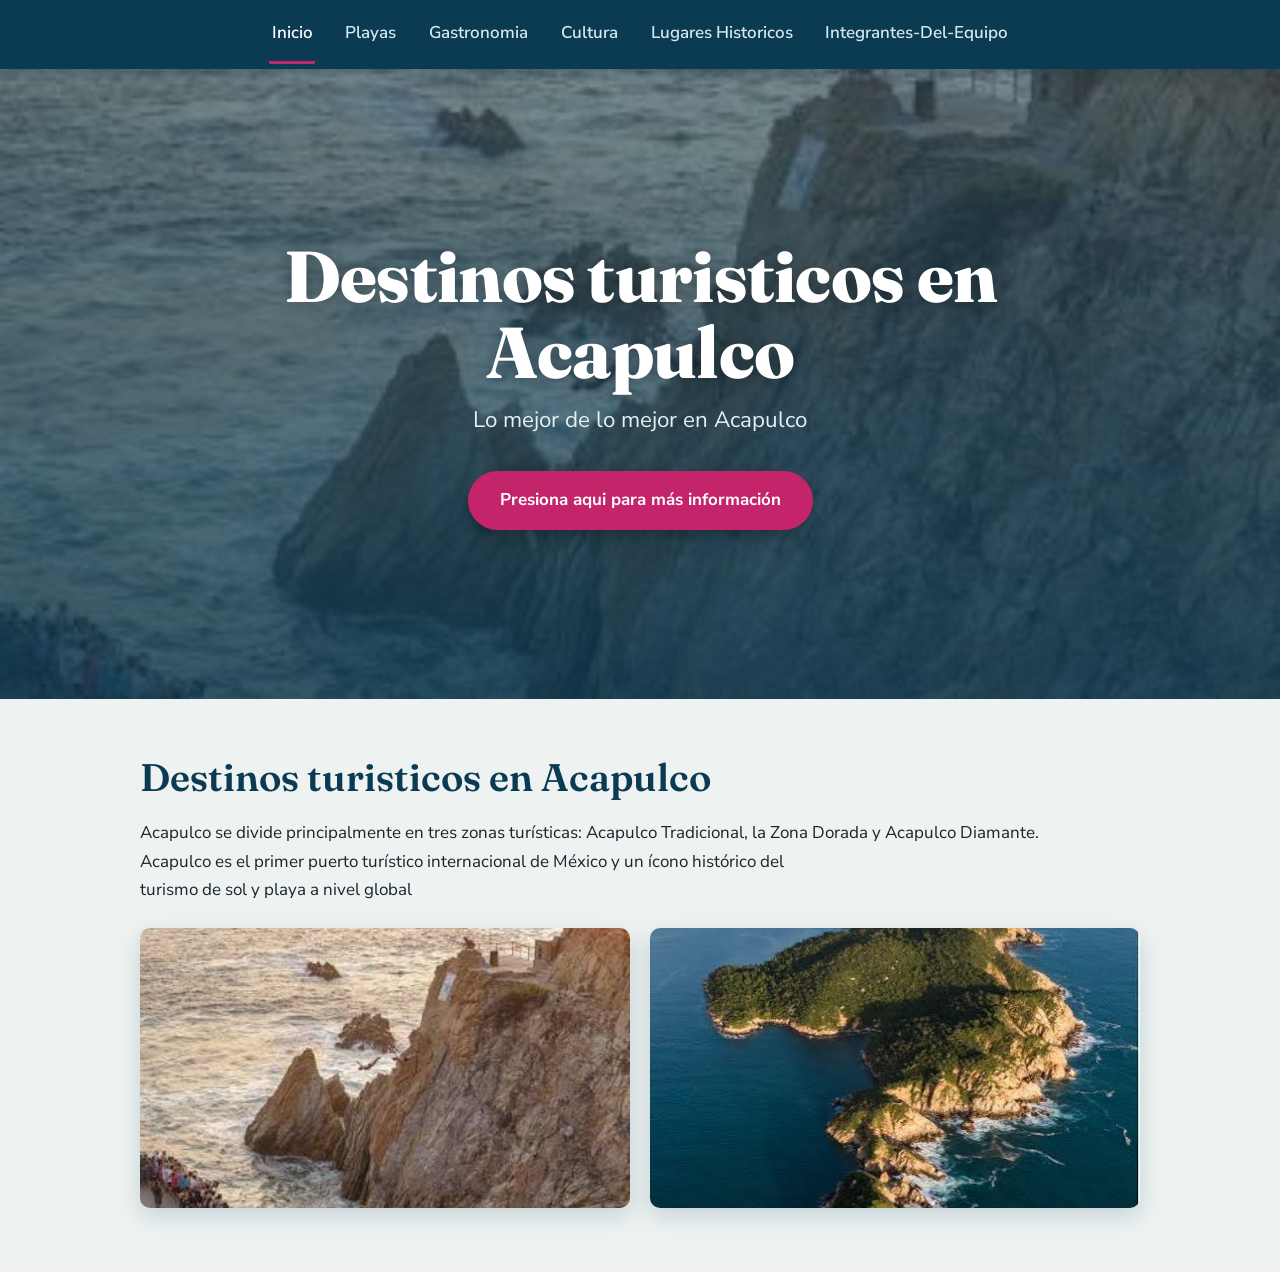
==== Codigo_Base/index.html @ 145a8d42 "Add files via upload" ====
<!DOCTYPE html>
<html lang="es">
<head>
    <meta charset="UTF-8">
    <meta name="viewport" content="width=device-width, initial-scale=1.0">
    <title>Acapulco y sus destinos turisticos</title>
    <link rel="stylesheet" href="style.css">
</head>
<body>

    <header>
        <div class="container">
            <nav>
                <ul>
                    <li><a href="index.html" class="active">Inicio</a></li>
                    <li><a href="Playas.html">Playas</a></li>
                    <li><a href="gastronomia.html">gastronomia</a></li>
                    <li><a href="cultura.html">cultura</a></li>
                    <li><a href="lugares historicos.html">lugares historicos</a></li>
                    <li><a href="integrantes-del-equipo.html">integrantes-del-equipo</a></li>
                </ul>
            </nav>
        </div>
    </header>

    <main>
        <section class="hero">
            <h1>Destinos turisticos en Acapulco</Nav>
            </h1>
            <p>Lo mejor de lo mejor en Acapulco</p>
            <a href="Playas.html" class="cta-button">Presiona aqui para más información</a>
        </section>

        <div class="container">
            <section class="content-section">
                <h2>Destinos turisticos en Acapulco</h2>
                <h3></h3>Acapulco se divide principalmente en tres zonas turísticas: Acapulco Tradicional, la Zona Dorada y Acapulco Diamante.</h3>
                <p>Acapulco es el primer puerto turístico internacional de México y un ícono histórico del turismo de sol y playa a nivel global</p>
                <div class="image">
                <img src="images/la quebrada(portada).jpg" alt="La quebrada" height="200">
                <img src="images/la roqueta.jpg" alt="La roqueta" height="200">
                </div>
            </section>
        </div>
    </main>
</body>
</html>
---- Codigo_Base/style.css ----
@import url("https://fonts.googleapis.com/css2?family=Fraunces:opsz,wght@9..144,600;9..144,800&family=Nunito+Sans:wght@400;600;700&display=swap");

:root {
    --oceano: #0b3a53;        /* azul profundo del Pacífico */
    --mar: #1a7f95;           /* turquesa de la bahía */
    --buganvilia: #c4246a;    /* acento: botones y enlace activo */
    --buganvilia-oscuro: #9e1a54;
    --arena: #eef3f2;         /* fondo general, blanco frío */
    --tinta: #16262e;         /* texto */
    --blanco: #ffffff;

    --fuente-titulos: "Fraunces", Georgia, "Times New Roman", serif;
    --fuente-texto: "Nunito Sans", "Segoe UI", Arial, sans-serif;

    --ancho: 1040px;
}

/* ---------- Base ---------- */
*,
*::before,
*::after {
    box-sizing: border-box;
}

html {
    scroll-behavior: smooth;
}

body {
    margin: 0;
    font-family: var(--fuente-texto);
    font-size: 1.0625rem;
    line-height: 1.65;
    color: var(--tinta);
    background: var(--arena);
}

.integrantes {
    text-align: center;
    padding: 40px 20px;
}

.integrantes h2 {
    font-size: 30px;
    color: #087e8b;
}

.contenedor-integrantes {
    display: grid;
    grid-template-columns: repeat(3, 1fr);
    gap: 25px;
    max-width: 1000px;
    margin: 30px auto;
}

.integrante {
    background-color: #eafafa;
    padding: 20px;
    border-radius: 15px;
    box-shadow: 0 4px 10px rgba(0,0,0,0.15);
}

.integrante img {
    width: 130px;
    height: 130px;
    border-radius: 50%;
    object-fit: cover;
}

.integrante h3 {
    color: #087e8b;
}

.integrante p {
    color: #333;
}

/* Adaptación para celulares */
@media (max-width: 700px) {
    .contenedor-integrantes {
        grid-template-columns: repeat(2, 1fr);
    }
}

@media (max-width: 450px) {
    .contenedor-integrantes {
        grid-template-columns: 1fr;
    }
}

.container {
    width: 100%;
    max-width: var(--ancho);
    margin: 0 auto;
    padding: 0 1.25rem;
}

a:focus-visible {
    outline: 3px solid var(--buganvilia);
    outline-offset: 3px;
}

/* ---------- Navegación ---------- */
header {
    position: sticky;
    top: 0;
    z-index: 10;
    background: var(--oceano);
    box-shadow: 0 2px 12px rgba(11, 58, 83, 0.35);
}

nav ul {
    display: flex;
    flex-wrap: wrap;
    justify-content: center;
    gap: 0.25rem 1.75rem;
    margin: 0;
    padding: 0.35rem 0;
    list-style: none;
}

nav a {
    display: block;
    padding: 0.85rem 0.15rem;
    color: #d6e8ee;
    font-weight: 600;
    text-decoration: none;
    text-transform: capitalize;
    border-bottom: 3px solid transparent;
    transition: color 0.2s, border-color 0.2s;
}

nav a:hover {
    color: var(--blanco);
    border-bottom-color: var(--mar);
}

nav a.active {
    color: var(--blanco);
    border-bottom-color: var(--buganvilia);
}

nav a:focus-visible {
    outline-color: var(--blanco);
}

/* ---------- Hero ---------- */
.hero {
    display: flex;
    flex-direction: column;
    align-items: center;
    justify-content: center;
    min-height: 70vh;
    padding: 4rem 1.25rem;
    text-align: center;
    color: var(--blanco);
    background:
        linear-gradient(180deg, rgba(11, 58, 83, 0.55) 0%, rgba(11, 58, 83, 0.8) 100%),
        url("images/la quebrada(portada).jpg") center / cover no-repeat,
        var(--oceano);
}

.hero h1 {
    margin: 0 0 0.75rem;
    max-width: 16ch;
    font-family: var(--fuente-titulos);
    font-weight: 800;
    font-size: clamp(2.4rem, 7vw, 4.5rem);
    line-height: 1.05;
    letter-spacing: -0.01em;
    text-shadow: 0 2px 18px rgba(0, 0, 0, 0.35);
}

.hero p {
    margin: 0 0 2rem;
    font-size: clamp(1.1rem, 2.5vw, 1.4rem);
    color: #e3f0f4;
}

.cta-button {
    display: inline-block;
    padding: 0.95rem 2rem;
    background: var(--buganvilia);
    color: var(--blanco);
    font-weight: 700;
    text-decoration: none;
    border-radius: 999px;
    box-shadow: 0 6px 18px rgba(0, 0, 0, 0.3);
    transition: background 0.2s, transform 0.2s;
}

.cta-button:hover {
    background: var(--buganvilia-oscuro);
    transform: translateY(-2px);
}

.cta-button:focus-visible {
    outline-color: var(--blanco);
}

/* ---------- Contenido ---------- */
.content-section {
    padding: 3.5rem 0 4rem;
}

.content-section h2 {
    margin: 0 0 1rem;
    font-family: var(--fuente-titulos);
    font-weight: 600;
    font-size: clamp(1.7rem, 4vw, 2.4rem);
    line-height: 1.15;
    color: var(--oceano);
}

.content-section p {
    max-width: 65ch;
    margin: 0 0 1.5rem;
}

/* Galería de imágenes */
.image {
    display: grid;
    grid-template-columns: repeat(auto-fit, minmax(260px, 1fr));
    gap: 1.25rem;
    margin-top: 1.5rem;
}

.image img {
    display: block;
    width: 100%;
    height: 280px;          
    object-fit: cover;
    border-radius: 10px;
    box-shadow: 0 8px 24px rgba(11, 58, 83, 0.18);
}

/* ---------- Celular ---------- */
@media (max-width: 600px) {
    nav ul {
        gap: 0 1.1rem;
    }

    nav a {
        padding: 0.7rem 0.1rem;
        font-size: 0.95rem;
    }

    .hero {
        min-height: 60vh;
    }

    .image img {
        height: 220px;
    }
}

@media (prefers-reduced-motion: reduce) {
    html {
        scroll-behavior: auto;
    }

    .cta-button,
    nav a {
        transition: none;
    }
}
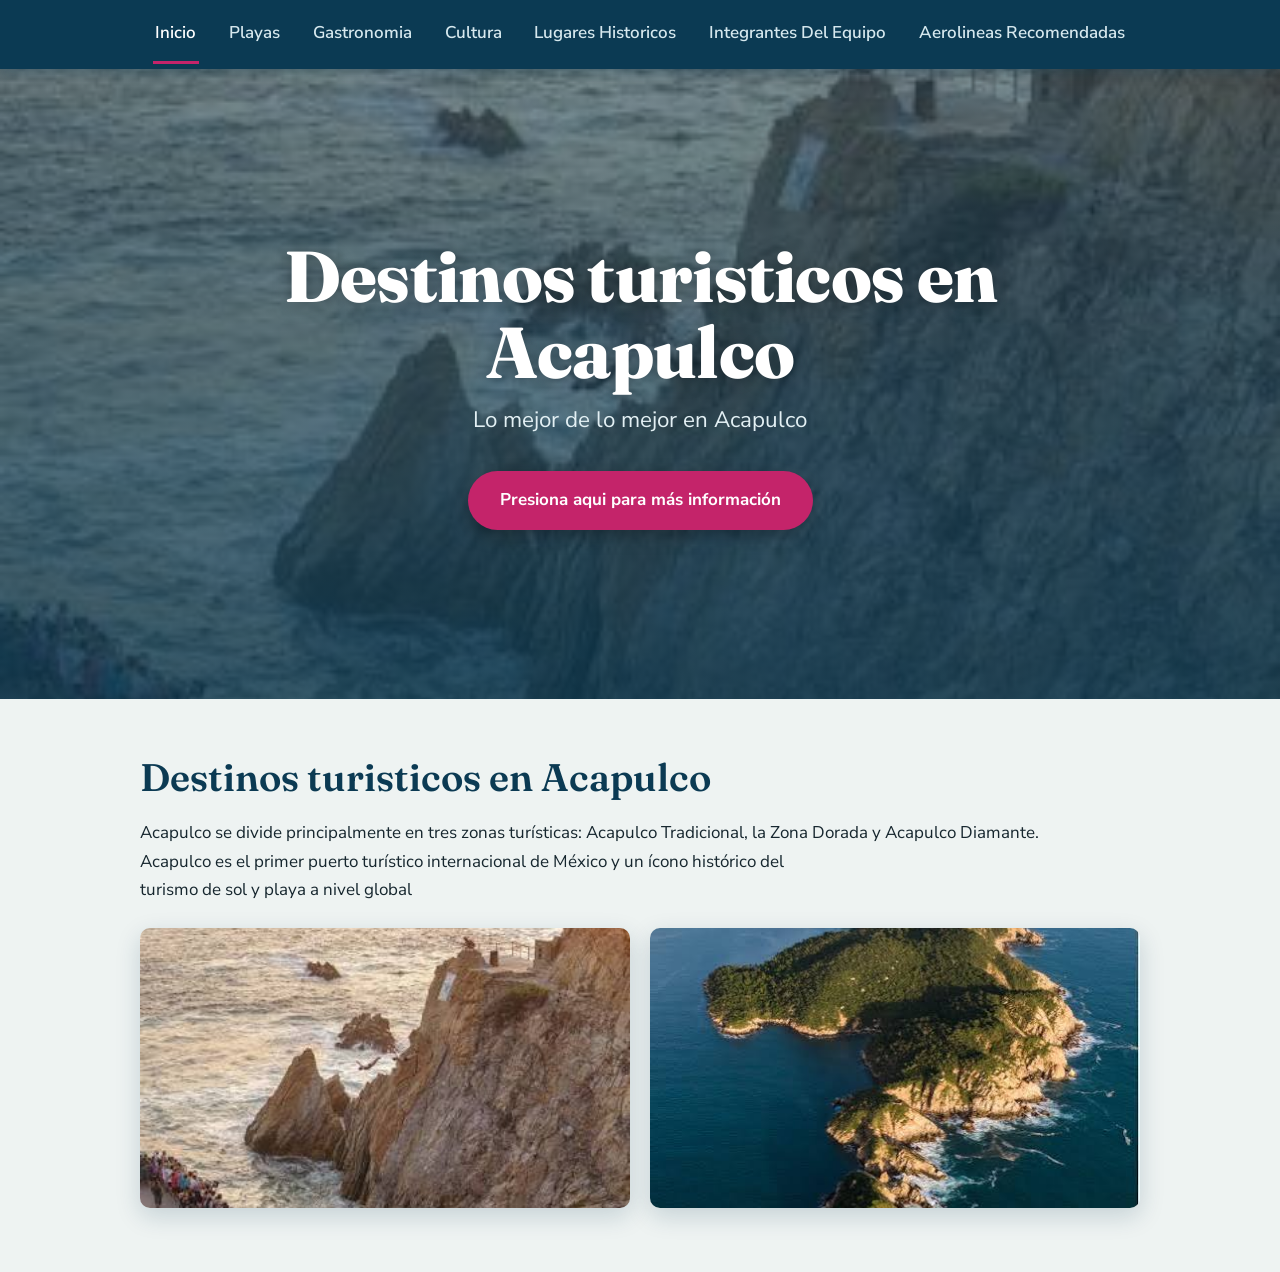
==== commit 05b0e543: "Add files via upload" ====
--- a/Codigo_Base/index.html
+++ b/Codigo_Base/index.html
@@ -3,7 +3,6 @@
 <head>
     <meta charset="UTF-8">
     <meta name="viewport" content="width=device-width, initial-scale=1.0">
-    <title>Acapulco y sus destinos turisticos</title>
     <link rel="stylesheet" href="style.css">
 </head>
 <body>
@@ -17,7 +16,8 @@
                     <li><a href="gastronomia.html">gastronomia</a></li>
                     <li><a href="cultura.html">cultura</a></li>
                     <li><a href="lugares historicos.html">lugares historicos</a></li>
-                    <li><a href="integrantes-del-equipo.html">integrantes-del-equipo</a></li>
+                    <li><a href="integrantes del equipo.html">integrantes del equipo</a></li>
+                    <li><a href="aerolineas recomendadas.html">aerolineas recomendadas</a></li>
                 </ul>
             </nav>
         </div>
--- a/Codigo_Base/style.css
+++ b/Codigo_Base/style.css
@@ -219,7 +219,7 @@
     margin: 0 0 1.5rem;
 }
 
-/* Galería de imágenes */
+
 .image {
     display: grid;
     grid-template-columns: repeat(auto-fit, minmax(260px, 1fr));
@@ -266,3 +266,36 @@
         transition: none;
     }
 }
+
+
+#aerolineas {
+    padding: 25px;
+    line-height: 1.7;
+}
+
+#aerolineas h2 {
+    color: #087e8b;
+    text-align: center;
+}
+
+#aerolineas h3 {
+    color: #087e8b;
+    margin-top: 25px;
+}
+
+#aerolineas ol {
+    padding-left: 30px;
+}
+
+#aerolineas li {
+    margin-bottom: 15px;
+}
+
+#aerolineas li h4 {
+    color: #086788;
+    margin-bottom: 5px;
+}
+
+#aerolineas p {
+    text-align: justify;
+}
